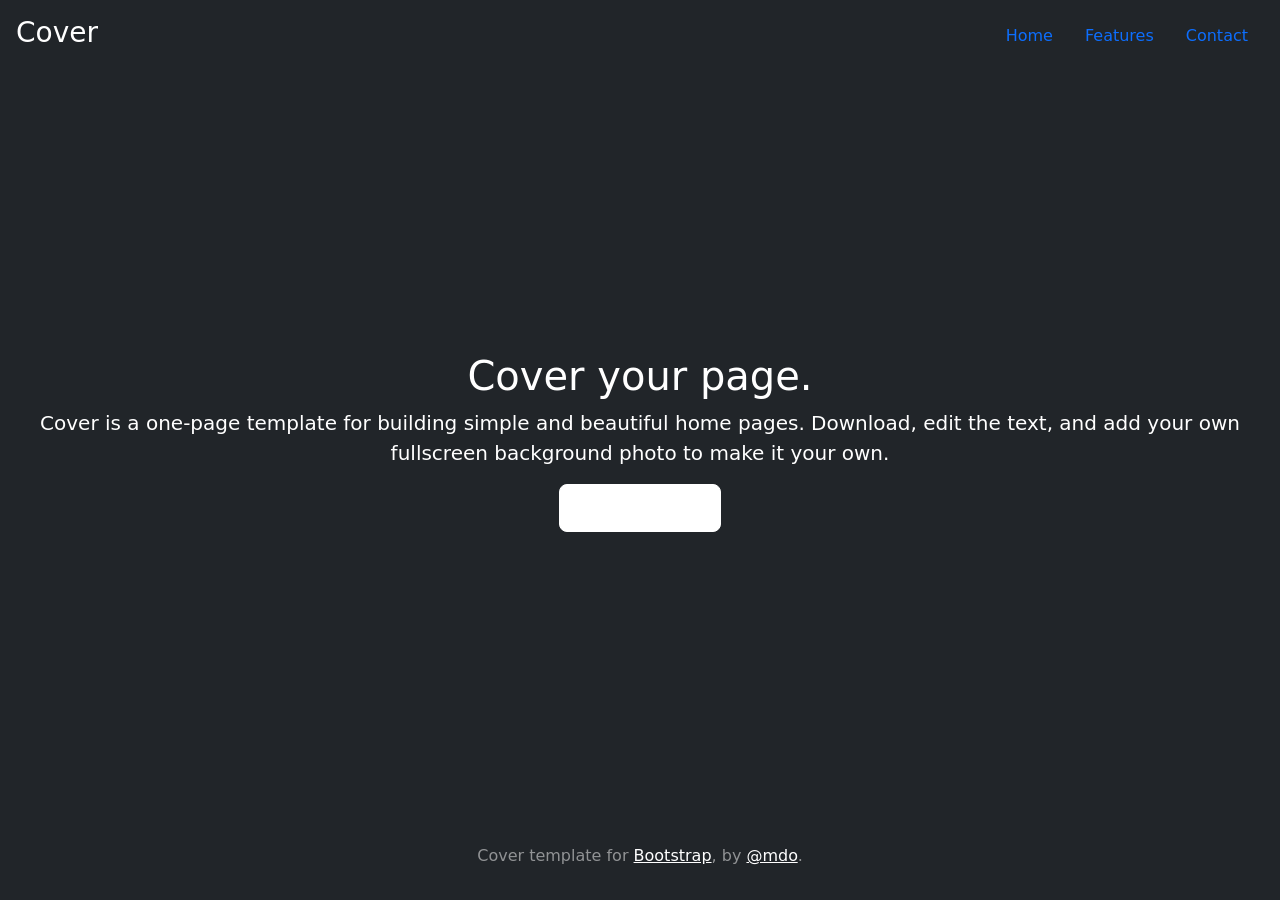
==== cover.html @ e303eaf2 "first commit" ====
<!doctype html>
<html lang="en" class="h-100">
  <head>
    <meta charset="utf-8">
    <meta name="viewport" content="width=device-width, initial-scale=1">
    <meta name="description" content="">
    <meta name="author" content="Mark Otto, Jacob Thornton, and Bootstrap contributors">
    <meta name="generator" content="Hugo 0.84.0">
    <title>Cover Template · Bootstrap v5.0</title>

    <link rel="canonical" href="https://getbootstrap.com/docs/5.0/examples/cover/">

    

    <!-- Bootstrap core CSS -->
<link href="https://cdn.jsdelivr.net/npm/bootstrap@5.0.2/dist/css/bootstrap.min.css" rel="stylesheet" integrity="sha384-EVSTQN3/azprG1Anm3QDgpJLIm9Nao0Yz1ztcQTwFspd3yD65VohhpuuCOmLASjC" crossorigin="anonymous">

    <style>
      .bd-placeholder-img {
        font-size: 1.125rem;
        text-anchor: middle;
        -webkit-user-select: none;
        -moz-user-select: none;
        user-select: none;
      }

      @media (min-width: 768px) {
        .bd-placeholder-img-lg {
          font-size: 3.5rem;
        }
      }
    </style>

    
    <!-- Custom styles for this template -->
    <link href="cover.css" rel="stylesheet">
  </head>
  <body class="d-flex h-100 text-center text-white bg-dark">
    
<div class="cover-container d-flex w-100 h-100 p-3 mx-auto flex-column">
  <header class="mb-auto">
    <div>
      <h3 class="float-md-start mb-0">Cover</h3>
      <nav class="nav nav-masthead justify-content-center float-md-end">
        <a class="nav-link active" aria-current="page" href="#">Home</a>
        <a class="nav-link" href="#">Features</a>
        <a class="nav-link" href="#">Contact</a>
      </nav>
    </div>
  </header>

  <main class="px-3">
    <h1>Cover your page.</h1>
    <p class="lead">Cover is a one-page template for building simple and beautiful home pages. Download, edit the text, and add your own fullscreen background photo to make it your own.</p>
    <p class="lead">
      <a href="#" class="btn btn-lg btn-secondary fw-bold border-white bg-white">Learn more</a>
    </p>
  </main>

  <footer class="mt-auto text-white-50">
    <p>Cover template for <a href="https://getbootstrap.com/" class="text-white">Bootstrap</a>, by <a href="https://twitter.com/mdo" class="text-white">@mdo</a>.</p>
  </footer>
</div>


    
  </body>
</html>
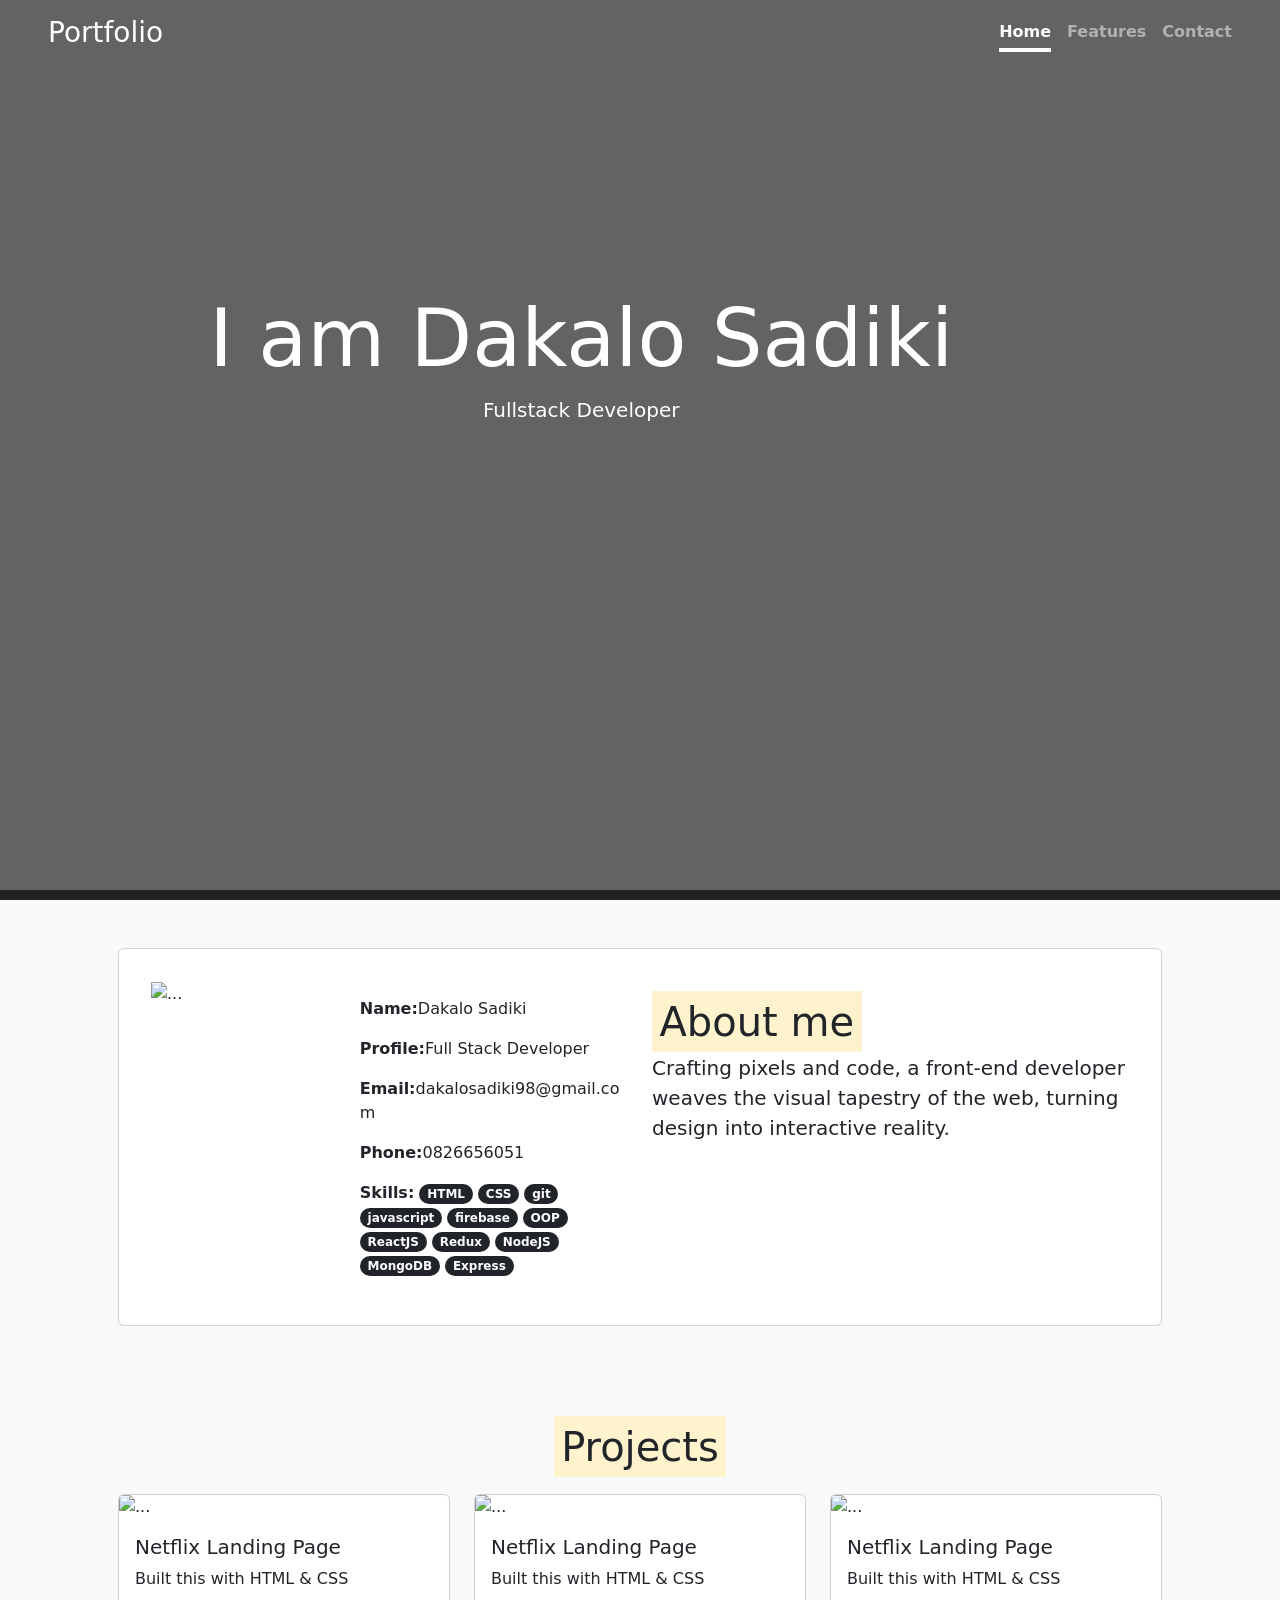
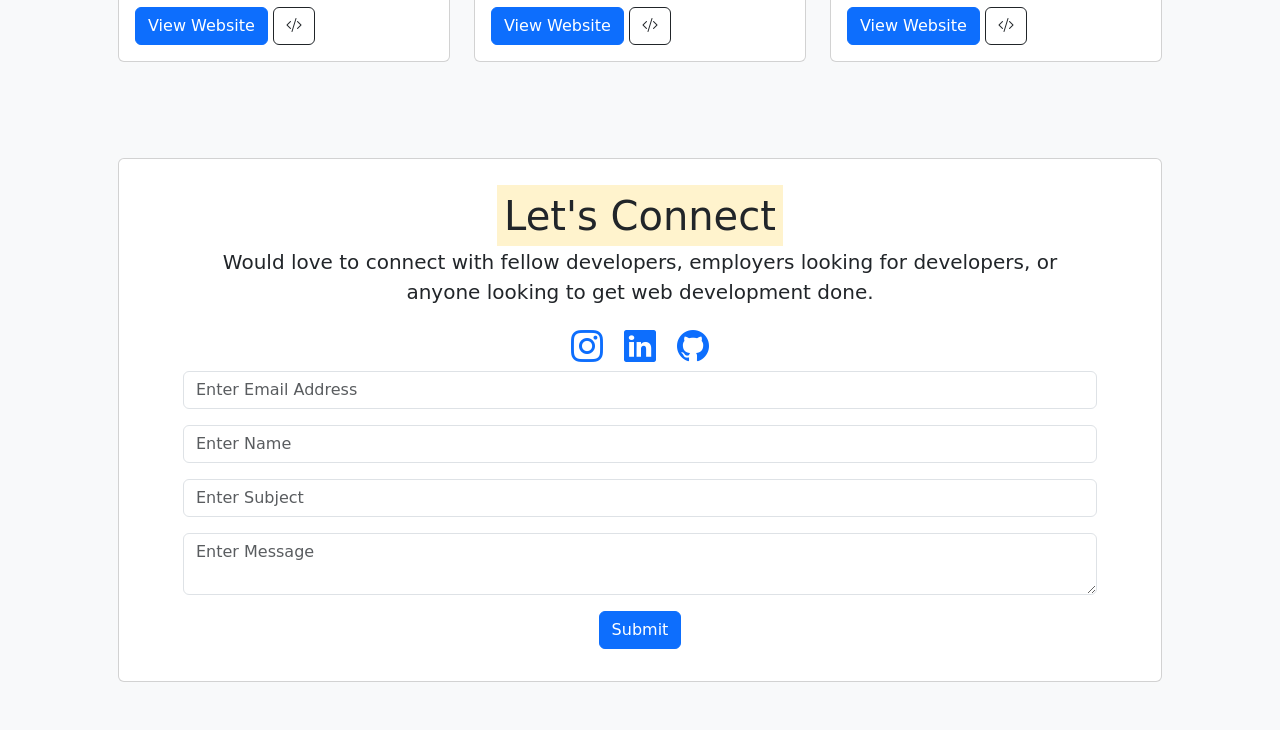
==== commit f26c022b: "added the lets connect section" ====
--- a/cover.html
+++ b/cover.html
@@ -1,68 +1,209 @@
-<!doctype html>
+<!DOCTYPE html>
 <html lang="en" class="h-100">
   <head>
-    <meta charset="utf-8">
-    <meta name="viewport" content="width=device-width, initial-scale=1">
-    <meta name="description" content="">
-    <meta name="author" content="Mark Otto, Jacob Thornton, and Bootstrap contributors">
-    <meta name="generator" content="Hugo 0.84.0">
-    <title>Cover Template · Bootstrap v5.0</title>
-
-    <link rel="canonical" href="https://getbootstrap.com/docs/5.0/examples/cover/">
-
-    
+    <meta charset="utf-8" />
+    <meta name="viewport" content="width=device-width, initial-scale=1" />
+    <meta name="description" content="" />
+    <meta
+      name="author"
+      content="Mark Otto, Jacob Thornton, and Bootstrap contributors"
+    />
+    <meta name="generator" content="Hugo 0.84.0" />
+    <title>Portfolio | Dakalo Sadiki</title>
+
+    <link
+      rel="canonical"
+      href="https://getbootstrap.com/docs/5.0/examples/cover/"
+    />
 
     <!-- Bootstrap core CSS -->
-<link href="https://cdn.jsdelivr.net/npm/bootstrap@5.0.2/dist/css/bootstrap.min.css" rel="stylesheet" integrity="sha384-EVSTQN3/azprG1Anm3QDgpJLIm9Nao0Yz1ztcQTwFspd3yD65VohhpuuCOmLASjC" crossorigin="anonymous">
-
-    <style>
-      .bd-placeholder-img {
-        font-size: 1.125rem;
-        text-anchor: middle;
-        -webkit-user-select: none;
-        -moz-user-select: none;
-        user-select: none;
-      }
-
-      @media (min-width: 768px) {
-        .bd-placeholder-img-lg {
-          font-size: 3.5rem;
-        }
-      }
-    </style>
-
-    
+    <link
+      href="https://cdn.jsdelivr.net/npm/bootstrap@5.0.2/dist/css/bootstrap.min.css"
+      rel="stylesheet"
+      integrity="sha384-EVSTQN3/azprG1Anm3QDgpJLIm9Nao0Yz1ztcQTwFspd3yD65VohhpuuCOmLASjC"
+      crossorigin="anonymous"
+    />
+
+    <!-- Bootstrap icons  -->
+    <link rel="stylesheet" href="https://cdn.jsdelivr.net/npm/bootstrap-icons@1.10.5/font/bootstrap-icons.css">
+
     <!-- Custom styles for this template -->
-    <link href="cover.css" rel="stylesheet">
+    <link href="cover.css" rel="stylesheet" />
   </head>
-  <body class="d-flex h-100 text-center text-white bg-dark">
-    
-<div class="cover-container d-flex w-100 h-100 p-3 mx-auto flex-column">
-  <header class="mb-auto">
-    <div>
-      <h3 class="float-md-start mb-0">Cover</h3>
-      <nav class="nav nav-masthead justify-content-center float-md-end">
-        <a class="nav-link active" aria-current="page" href="#">Home</a>
-        <a class="nav-link" href="#">Features</a>
-        <a class="nav-link" href="#">Contact</a>
-      </nav>
+  <body class="bg-light">
+    <div class="banner-wrap vh-100 vw-100 text-white">
+      <div class="overlay"></div>
+      <header class="px-5 p-3 text-white">
+        <div>
+          <h3 class="float-md-start text-center">Portfolio</h3>
+          <nav class="nav nav-masthead justify-content-center float-md-end">
+            <a class="nav-link active" aria-current="page" href="#">Home</a>
+            <a class="nav-link" href="#">Features</a>
+            <a class="nav-link" href="#">Contact</a>
+          </nav>
+        </div>
+      </header>
+      <main
+        class="d-flex flex-column align-items-center justify-content-center h-75 text-center"
+      >
+        <h1 class="display-1">I am Dakalo Sadiki</h1>
+        <p class="lead">Fullstack Developer</p>
+      </main>
     </div>
-  </header>
-
-  <main class="px-3">
-    <h1>Cover your page.</h1>
-    <p class="lead">Cover is a one-page template for building simple and beautiful home pages. Download, edit the text, and add your own fullscreen background photo to make it your own.</p>
-    <p class="lead">
-      <a href="#" class="btn btn-lg btn-secondary fw-bold border-white bg-white">Learn more</a>
-    </p>
-  </main>
-
-  <footer class="mt-auto text-white-50">
-    <p>Cover template for <a href="https://getbootstrap.com/" class="text-white">Bootstrap</a>, by <a href="https://twitter.com/mdo" class="text-white">@mdo</a>.</p>
-  </footer>
-</div>
-
-
-    
+
+    <section>
+      <div class="container p-5">
+        <div class="card">
+          <div class="card-body">
+            <div class="row p-3">
+              <div class="col-md-6 col-sm-12">
+                <div class="row">
+                  <div class="col-md-5">
+                    <img
+                      src="./img/IMG-20231112-WA0007.jpg"
+                      class="img-fluid"
+                      alt="..."
+                    />
+                  </div>
+                  <div class="col-md-7 mt-3">
+                    <p><strong>Name:</strong>Dakalo Sadiki</p>
+                    <p><strong>Profile:</strong>Full Stack Developer</p>
+                    <p><strong>Email:</strong>dakalosadiki98@gmail.com</p>
+                    <p><strong>Phone:</strong>0826656051</p>
+                    <p>
+                      <strong>Skills:</strong>
+                      <span class="badge rounded-pill bg-dark">HTML</span>
+                      <span class="badge rounded-pill bg-dark">CSS</span>
+                      <span class="badge rounded-pill bg-dark">git</span>
+                      <span class="badge rounded-pill bg-dark">javascript</span>
+                      <span class="badge rounded-pill bg-dark">firebase</span>
+                      <span class="badge rounded-pill bg-dark">OOP</span>
+                      <span class="badge rounded-pill bg-dark">ReactJS</span>
+                      <span class="badge rounded-pill bg-dark">Redux</span>
+                      <span class="badge rounded-pill bg-dark">NodeJS</span>
+                      <span class="badge rounded-pill bg-dark">MongoDB</span>
+                      <span class="badge rounded-pill bg-dark">Express</span>
+                    </p>
+                  </div>
+                </div>
+              </div>
+              <div class="col-md-6 mt-3">
+                <h1 class="text-center text-md-start"><mark>About me</mark></h1>
+                <p class="lead">
+                    Crafting pixels and code, a front-end developer weaves the visual tapestry of the web, turning design into interactive reality.
+                </p>
+              </div>
+            </div>
+          </div>
+        </div>
+      </div>
+    </section>
+
+    <section>
+      <div class="container p-5">
+        <h1 class="text-center"><mark>Projects</mark></h1>
+        <div class="row">
+          <div class="col-md-4 mt-3">
+            <div class="card">
+              <img
+                src="https://zaiocontent.s3.eu-west-2.amazonaws.com/images+of+courses/css_netflix.png"
+                class="card-img-top"
+                alt="..."
+              />
+              <div class="card-body">
+                <h5 class="card-title">Netflix Landing Page</h5>
+                <p class="card-text">Built this with HTML & CSS</p>
+                <a href="https://vc-netflix.netlify.app" target="_blank" class="btn btn-primary">View Website</a>
+                <a href="https://github.com/akhilboddu/vc-netflix" target="_blank" class="btn btn-outline-dark"><i class="bi bi-code-slash"></i></a>
+              </div>
+            </div>
+          </div>
+
+          <div class="col-md-4 mt-3">
+            <div class="card">
+              <img
+                src="https://zaiocontent.s3.eu-west-2.amazonaws.com/images+of+courses/css_netflix.png"
+                class="card-img-top"
+                alt="..."
+              />
+              <div class="card-body">
+                <h5 class="card-title">Netflix Landing Page</h5>
+                <p class="card-text">Built this with HTML & CSS</p>
+                <a href="https://vc-netflix.netlify.app" target="_blank" class="btn btn-primary">View Website</a>
+                <a href="https://github.com/akhilboddu/vc-netflix" target="_blank" class="btn btn-outline-dark"><i class="bi bi-code-slash"></i></a>
+              </div>
+            </div>
+          </div>
+
+          <div class="col-md-4 mt-3">
+            <div class="card">
+              <img
+                src="https://zaiocontent.s3.eu-west-2.amazonaws.com/images+of+courses/css_netflix.png"
+                class="card-img-top"
+                alt="..."
+              />
+              <div class="card-body">
+                <h5 class="card-title">Netflix Landing Page</h5>
+                <p class="card-text">Built this with HTML & CSS</p>
+                <a href="https://vc-netflix.netlify.app" target="_blank" class="btn btn-primary">View Website</a>
+                <a href="https://github.com/akhilboddu/vc-netflix" target="_blank" class="btn btn-outline-dark"><i class="bi bi-code-slash"></i></a>
+              </div>
+            </div>
+          </div>          
+        </div>
+      </div>
+    </section>
+
+    <section>
+      <div class="container p-5">
+        <div class="card p-3">
+          <div class="card-body px-5 text-center">
+           <h1><mark>Let's Connect</mark></h1>
+           <p class="lead">Would love to connect with fellow developers, employers looking for developers, or anyone looking to get web development done.</p>
+           <a class="fs-2" href="https://www.instagram.com/alwaysfreshsadiq?igsh=dWczbmN5bTN5NDZy"><i class="bi bi-instagram m-2"></i></a>
+           <a class="fs-2" href="http://www.linkedin.com/in/dakalo-sadiki-172795243"><i class="bi bi-linkedin m-2"></i></a>
+           <a class="fs-2" href="https://github.com/Dakalo988/Dakalo988"><i class="bi bi-github m-2"></i></a>
+
+           <form>
+
+            <div class="mb-3">              
+              <input
+                type="email"
+                class="form-control"
+                id="exampleInputEmail1"
+                aria-describedby="emailHelp"
+                placeholder="Enter Email Address"
+              />
+            </div>
+
+            <div class="mb-3">    
+              <input
+                type="text"
+                class="form-control"
+                id="name"
+                placeholder="Enter Name"
+              />
+            </div>
+
+            <div class="mb-3">    
+              <input
+                type="text"
+                class="form-control"
+                id="subject"
+                placeholder="Enter Subject"
+              />
+            </div>
+
+            <div class="mb-3">
+                <textarea class="form-control" aria-label="with textarea" placeholder="Enter Message"></textarea>
+            </div>
+
+            <button type="submit" class="btn btn-primary">Submit</button>
+          </form>
+
+          </div>
+        </div>
+      </div>
+    </section>
   </body>
 </html>
--- a/cover.css
+++ b/cover.css
@@ -0,0 +1,69 @@
+/*
+ * Globals
+ */
+
+
+/* Custom default button */
+*{
+    margin: 0;
+    padding: 0;
+    box-sizing: border-box;
+}
+
+
+/*
+ * Base structure
+ */
+
+body {}
+
+
+
+
+/*
+ * Header
+ */
+/*
+ * Header
+ */
+
+ .banner-wrap {
+    background-image: url(./img/dakalo.jpg);
+    background-size: cover;
+    background-repeat: no-repeat;
+    background-position: center;
+    border-bottom: 10px solid #222;
+    position: relative;
+    z-index: 1;
+}
+.overlay {
+    z-index: -1;
+    height: 100%;
+    width: 100%;
+    background: black;
+    opacity: 60%;
+    position: absolute;
+    top: 0;
+}
+
+.nav-masthead .nav-link {
+  padding: .25rem 0;
+  font-weight: 700;
+  color: rgba(255, 255, 255, .5);
+  background-color: transparent;
+  border-bottom: .25rem solid transparent;
+}
+
+.nav-masthead .nav-link:hover,
+.nav-masthead .nav-link:focus {
+  border-bottom-color: rgba(255, 255, 255, .25);
+}
+
+.nav-masthead .nav-link + .nav-link {
+  margin-left: 1rem;
+}
+
+.nav-masthead .active {
+  color: #fff;
+  border-bottom-color: #fff;
+}
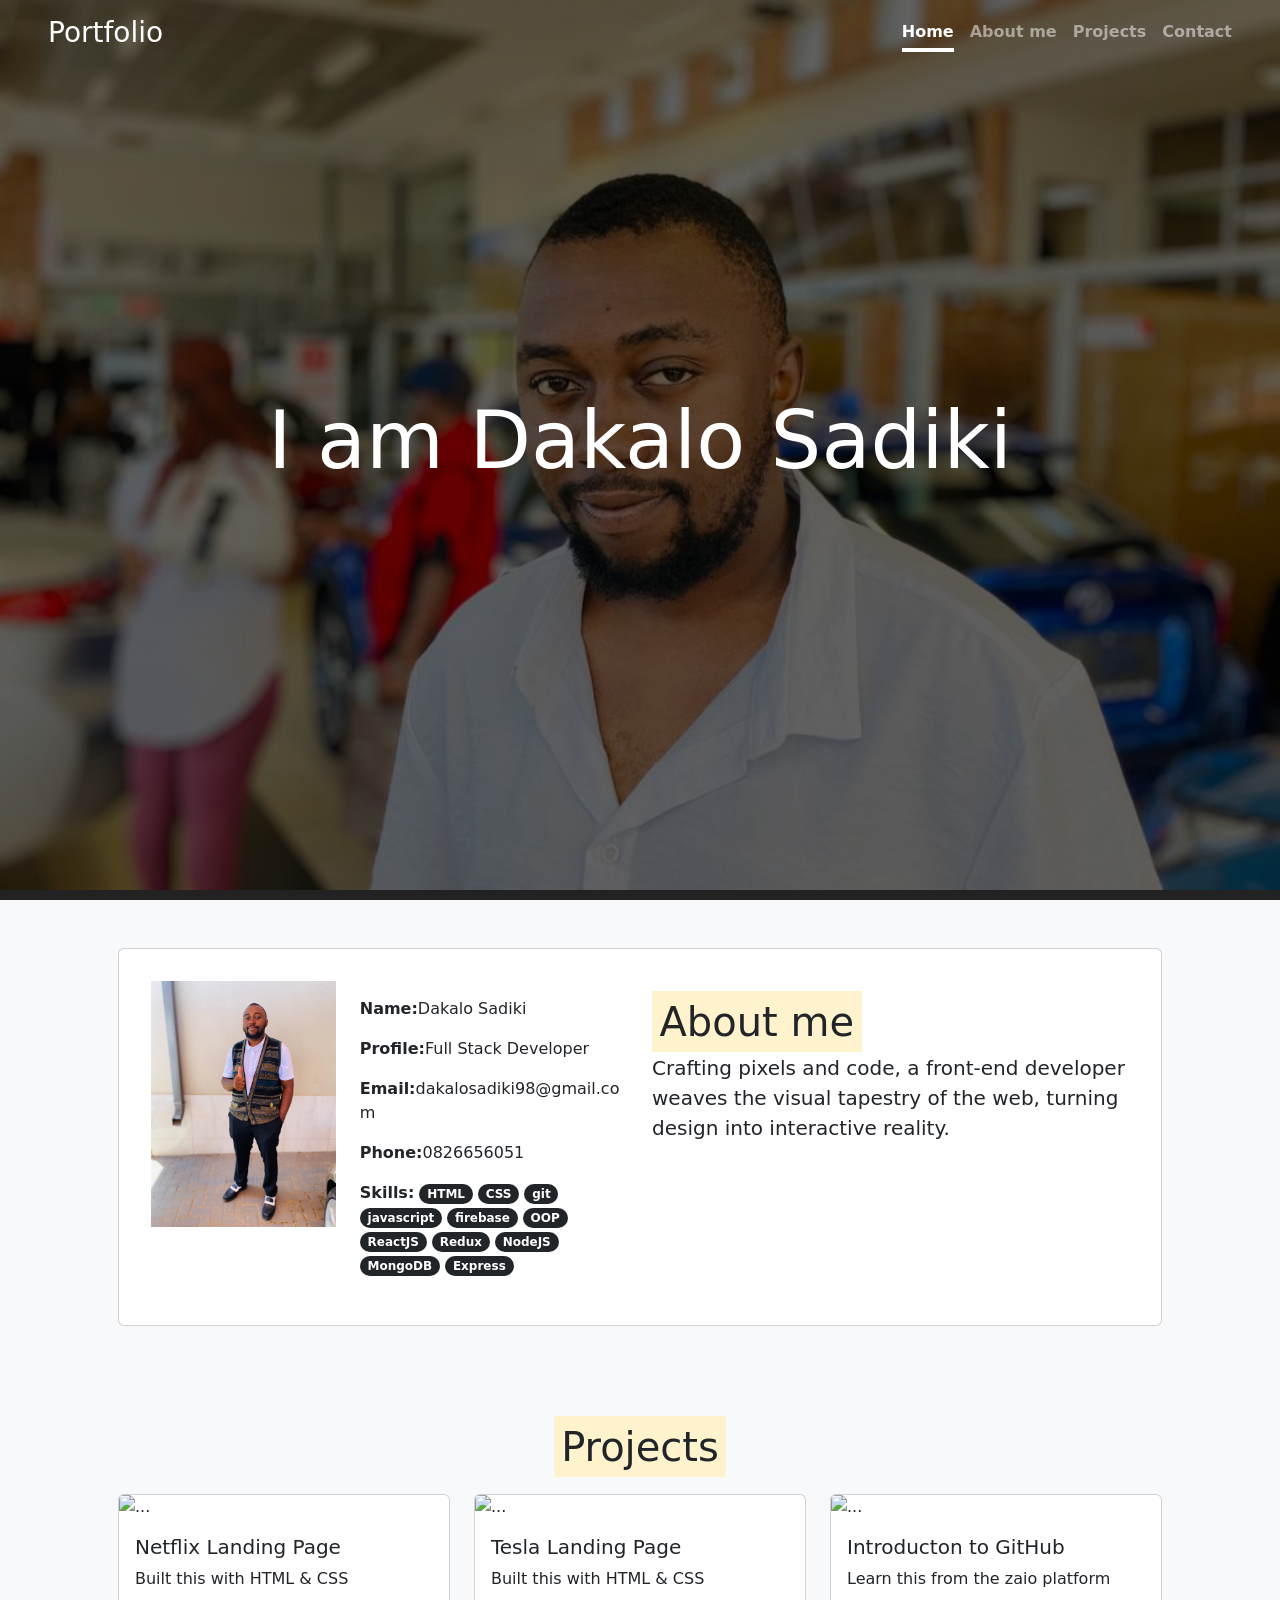
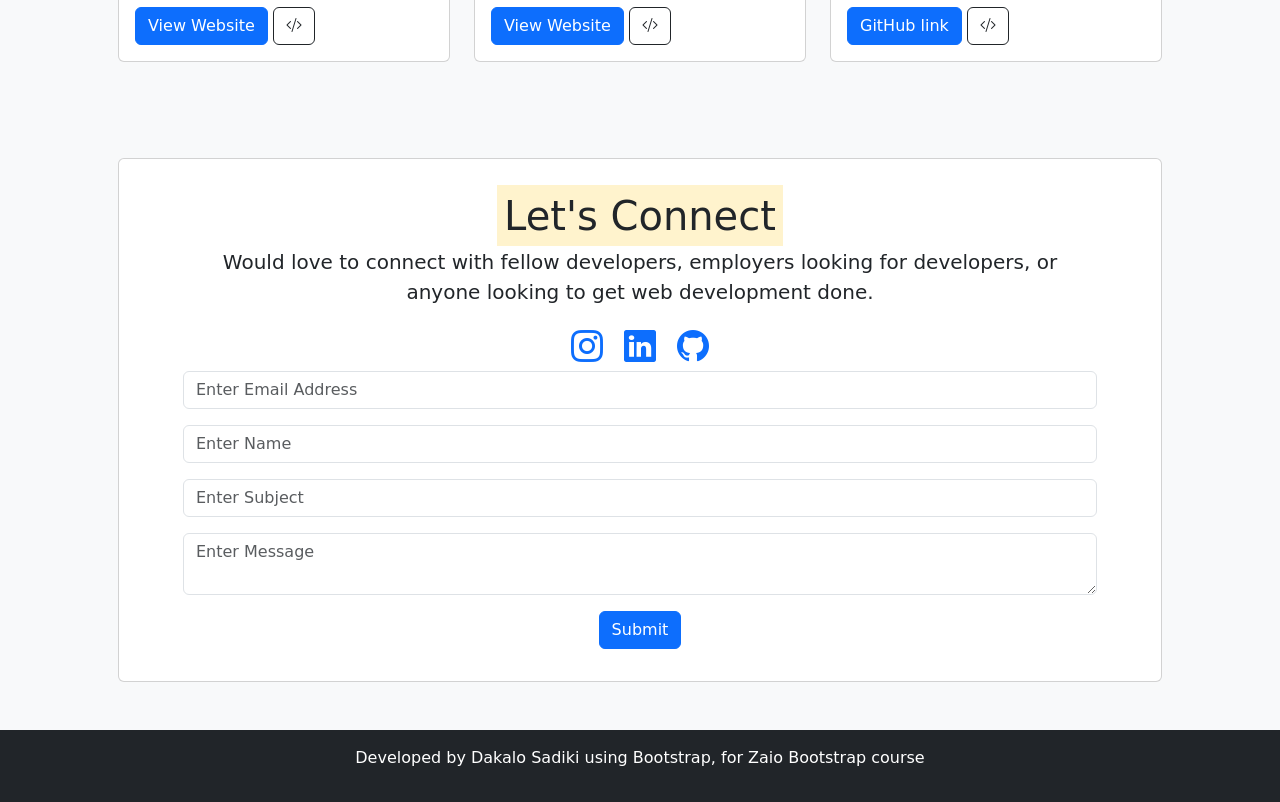
==== commit f2e3d8dc: "the whole project" ====
--- a/cover.html
+++ b/cover.html
@@ -31,27 +31,28 @@
     <link href="cover.css" rel="stylesheet" />
   </head>
   <body class="bg-light">
-    <div class="banner-wrap vh-100 vw-100 text-white">
-      <div class="overlay"></div>
-      <header class="px-5 p-3 text-white">
+  
+      <header class="px-5 p-3 text-white fixed-top scrolling">
         <div>
           <h3 class="float-md-start text-center">Portfolio</h3>
           <nav class="nav nav-masthead justify-content-center float-md-end">
             <a class="nav-link active" aria-current="page" href="#">Home</a>
-            <a class="nav-link" href="#">Features</a>
-            <a class="nav-link" href="#">Contact</a>
+            <a class="nav-link" href="#about-us">About me</a>
+            <a class="nav-link" href="#projects">Projects</a>
+            <a class="nav-link" href="#contact">Contact</a>
           </nav>
         </div>
       </header>
-      <main
-        class="d-flex flex-column align-items-center justify-content-center h-75 text-center"
-      >
+    
+        <div class="banner-wrap vh-100 vw-100 d-flex align-items-center justify-content-center text-white">
+            <div class="overlay"></div>
+    <main class="text-center">
         <h1 class="display-1">I am Dakalo Sadiki</h1>
-        <p class="lead">Fullstack Developer</p>
+        <span class="lead" id="typed"></span>
       </main>
     </div>
 
-    <section>
+    <section id="about-us">
       <div class="container p-5">
         <div class="card">
           <div class="card-body">
@@ -99,22 +100,22 @@
       </div>
     </section>
 
-    <section>
+    <section id="projects">
       <div class="container p-5">
         <h1 class="text-center"><mark>Projects</mark></h1>
         <div class="row">
           <div class="col-md-4 mt-3">
             <div class="card">
               <img
-                src="https://zaiocontent.s3.eu-west-2.amazonaws.com/images+of+courses/css_netflix.png"
+                src="https://res.cloudinary.com/ak-124210/image/upload/v1706285541/b1oazxmmjteiqfuagioi.png"
                 class="card-img-top"
                 alt="..."
               />
               <div class="card-body">
                 <h5 class="card-title">Netflix Landing Page</h5>
                 <p class="card-text">Built this with HTML & CSS</p>
-                <a href="https://vc-netflix.netlify.app" target="_blank" class="btn btn-primary">View Website</a>
-                <a href="https://github.com/akhilboddu/vc-netflix" target="_blank" class="btn btn-outline-dark"><i class="bi bi-code-slash"></i></a>
+                <a href="https://netflix-lp-by-dakalo.netlify.app/" target="_blank" class="btn btn-primary">View Website</a>
+                <a href="https://github.com/Dakalo988/Complete-Netflix-LP.git" target="_blank" class="btn btn-outline-dark"><i class="bi bi-code-slash"></i></a>
               </div>
             </div>
           </div>
@@ -122,14 +123,14 @@
           <div class="col-md-4 mt-3">
             <div class="card">
               <img
-                src="https://zaiocontent.s3.eu-west-2.amazonaws.com/images+of+courses/css_netflix.png"
+                src="https://res.cloudinary.com/ak-124210/image/upload/v1705747027/dkyan9e99dfjpcww7isw.png"
                 class="card-img-top"
                 alt="..."
               />
               <div class="card-body">
-                <h5 class="card-title">Netflix Landing Page</h5>
+                <h5 class="card-title">Tesla Landing Page</h5>
                 <p class="card-text">Built this with HTML & CSS</p>
-                <a href="https://vc-netflix.netlify.app" target="_blank" class="btn btn-primary">View Website</a>
+                <a href="https://complete-tesla-lp.netlify.app/" target="_blank" class="btn btn-primary">View Website</a>
                 <a href="https://github.com/akhilboddu/vc-netflix" target="_blank" class="btn btn-outline-dark"><i class="bi bi-code-slash"></i></a>
               </div>
             </div>
@@ -138,15 +139,15 @@
           <div class="col-md-4 mt-3">
             <div class="card">
               <img
-                src="https://zaiocontent.s3.eu-west-2.amazonaws.com/images+of+courses/css_netflix.png"
+                src="https://res.cloudinary.com/ak-124210/image/upload/v1706815290/lhhhhysei8z8c1l7cbe2.png"
                 class="card-img-top"
                 alt="..."
               />
               <div class="card-body">
-                <h5 class="card-title">Netflix Landing Page</h5>
-                <p class="card-text">Built this with HTML & CSS</p>
-                <a href="https://vc-netflix.netlify.app" target="_blank" class="btn btn-primary">View Website</a>
-                <a href="https://github.com/akhilboddu/vc-netflix" target="_blank" class="btn btn-outline-dark"><i class="bi bi-code-slash"></i></a>
+                <h5 class="card-title">Introducton to GitHub</h5>
+                <p class="card-text">Learn this from the zaio platform</p>
+                <a href="https://github.com/Dakalo988/Dakalo988.git" target="_blank" class="btn btn-primary">GitHub link</a>
+                <a href="" target="_blank" class="btn btn-outline-dark"><i class="bi bi-code-slash"></i></a>
               </div>
             </div>
           </div>          
@@ -154,7 +155,7 @@
       </div>
     </section>
 
-    <section>
+    <section id="contact">
       <div class="container p-5">
         <div class="card p-3">
           <div class="card-body px-5 text-center">
@@ -205,5 +206,31 @@
         </div>
       </div>
     </section>
+
+    <footer class="bg-dark text-center text-white">
+        <div class="container p-3">
+            <p>Developed by Dakalo Sadiki using Bootstrap, for Zaio Bootstrap course</p>
+        </div>
+    </footer>
+
+    <script>
+        
+        window.addEventListener("scroll", () => {
+          const header = document.querySelector("header")
+          header.classList.toggle("scrolling", window.scrollY > 0)
+        })
+
+    </script>
+    <script src="https://unpkg.com/typed.js@2.0.16/dist/typed.umd.js"></script>
+
+    <script>
+        var typed = new Typed('#typed', {
+        strings: ['Fullstack Web Developer', 'CodingGuru.', 'Enterpreneur'],
+        loop: true,
+        typeSpeed: 75,
+        shuffle: true
+        });
+    </script>
+
   </body>
 </html>
--- a/cover.css
+++ b/cover.css
@@ -15,7 +15,7 @@
  * Base structure
  */
 
-body {}
+
 
 
 
@@ -67,3 +67,9 @@
   color: #fff;
   border-bottom-color: #fff;
 }
+
+.scrolling{
+    background: black;
+    opacity: 80%;
+    transition: all 0.5s;
+}
